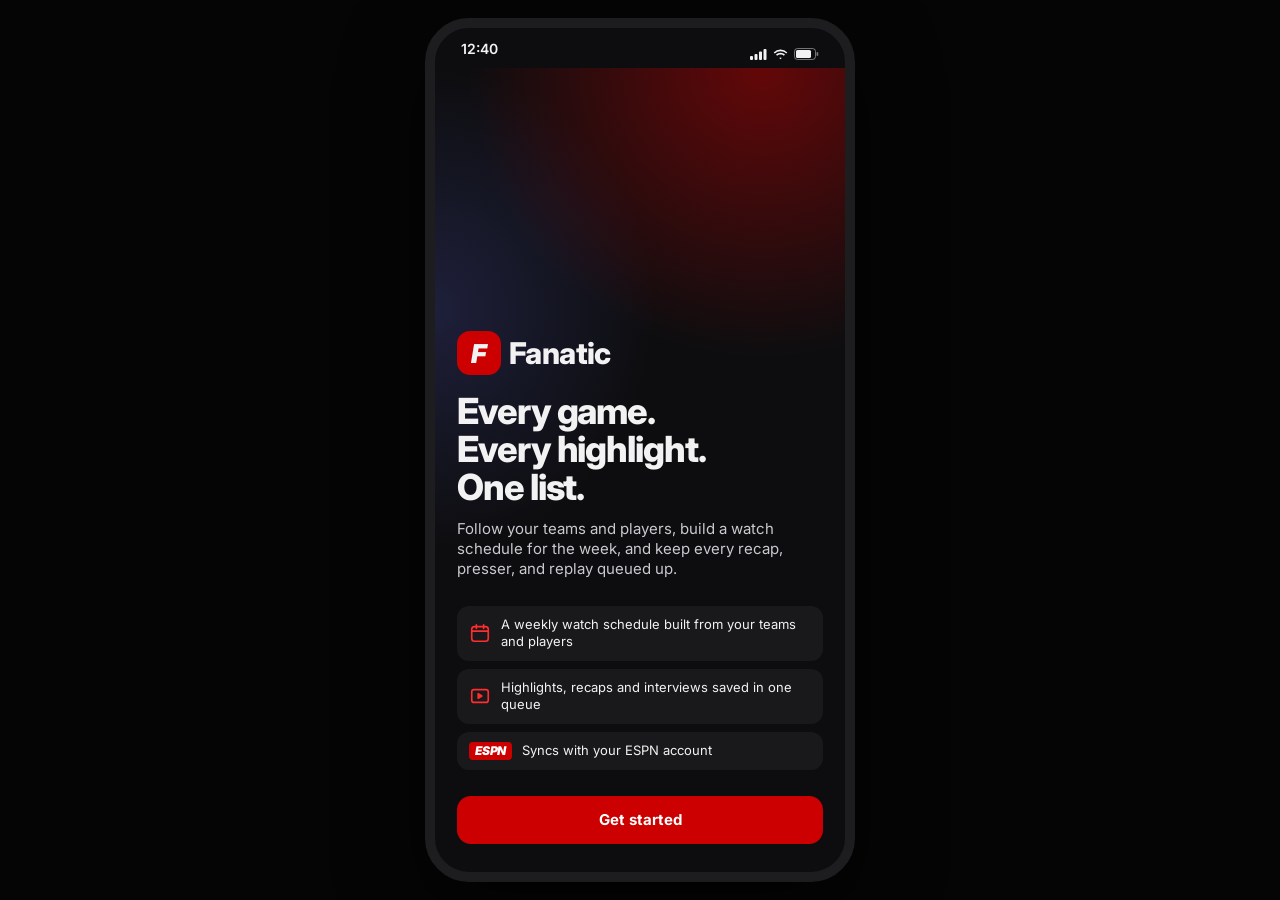
==== index.html @ 4a9e5dab "Fanatic prototype: full league lists, spoiler-free mode, team and league pages, local time, fan leve" ====
<!doctype html>
<html lang="en">
<head>
  <meta charset="utf-8" />
  <meta name="viewport" content="width=device-width, initial-scale=1, viewport-fit=cover" />
  <meta name="theme-color" content="#0d0d0f" />
  <title>Fanatic</title>
  <link rel="preconnect" href="https://fonts.googleapis.com" />
  <link rel="preconnect" href="https://fonts.gstatic.com" crossorigin />
  <link href="https://fonts.googleapis.com/css2?family=Inter:wght@400;500;600;700;800&display=swap" rel="stylesheet" />
  <link rel="stylesheet" href="styles.css?v=6" />
</head>
<body>
  <div class="device">
    <div class="statusbar"><span id="sb-clock">8:40</span>
      <span class="sb-icons" aria-hidden="true">
        <svg width="17" height="11" viewBox="0 0 17 11" fill="currentColor"><rect x="0" y="7" width="3" height="4" rx="1"/><rect x="4.5" y="5" width="3" height="6" rx="1"/><rect x="9" y="2.5" width="3" height="8.5" rx="1"/><rect x="13.5" y="0" width="3" height="11" rx="1"/></svg>
        <svg width="15" height="11" viewBox="0 0 15 11" fill="currentColor"><path d="M7.5 2.2c2.2 0 4.2.9 5.7 2.3l1.1-1.1A9.6 9.6 0 0 0 7.5.6 9.6 9.6 0 0 0 .7 3.4l1.1 1.1a8 8 0 0 1 5.7-2.3zm0 3.2c1.3 0 2.5.5 3.4 1.3l1.1-1.1a6.4 6.4 0 0 0-9 0l1.1 1.1c.9-.8 2.1-1.3 3.4-1.3zm0 3.2c.5 0 .9.2 1.2.5L7.5 10.3 6.3 9.1c.3-.3.7-.5 1.2-.5z"/></svg>
        <svg width="25" height="12" viewBox="0 0 25 12" fill="none"><rect x=".5" y=".5" width="21" height="11" rx="3" stroke="currentColor" opacity=".45"/><rect x="2" y="2" width="15" height="8" rx="1.6" fill="currentColor"/><rect x="22.5" y="4" width="1.8" height="4" rx=".9" fill="currentColor" opacity=".45"/></svg>
      </span></div>
    <main id="screen" class="screen"></main>
    <nav id="tabbar" class="tabbar" hidden></nav>
    <div id="search-root"></div>
    <div id="sheet-root"></div>
    <div id="toast" class="toast" role="status" aria-live="polite"></div>
  </div>
  <script src="data.js?v=6"></script>
  <script src="app.js?v=6"></script>
</body>
</html>
---- styles.css ----
:root {
  --bg: #0d0d0f;
  --card: #1b1c1f;
  --card-2: #25262a;
  --card-3: #303136;
  --line: #2e2f33;
  --text: #f2f2f2;
  --muted: #9a9ca3;
  --faint: #6c6e75;
  --red: #cc0000;
  --red-hi: #ff2d2d;
  --red-soft: rgba(204, 0, 0, 0.16);
  --red-tint: rgba(204, 0, 0, 0.18);
  --red-line: rgba(255, 90, 90, 0.45);
  --red-rose: #ff8a8a;
  --live: #ff3b30;
  --ok: #34c759;
  --radius: 16px;
  --tabbar-h: 76px;
  color-scheme: dark;
}

* { box-sizing: border-box; -webkit-tap-highlight-color: transparent; }
html, body { margin: 0; height: 100%; }
body {
  background: #050506;
  color: var(--text);
  font: 14px/1.35 Inter, -apple-system, BlinkMacSystemFont, "Segoe UI", sans-serif;
  display: flex; justify-content: center; align-items: center;
}
button { font: inherit; color: inherit; background: none; border: 0; cursor: pointer; padding: 0; }
input { font: inherit; color: inherit; }
[hidden] { display: none !important; }

/* Device frame: full-bleed on phones, framed on desktop */
.device {
  position: relative; width: 100%; height: 100dvh; max-width: 430px;
  background: var(--bg); overflow: hidden; display: flex; flex-direction: column;
}
@media (min-width: 500px) {
  .device { height: min(900px, 96dvh); border-radius: 44px; border: 10px solid #1d1d20; box-shadow: 0 30px 80px rgba(0,0,0,.6); }
}
.statusbar {
  flex: none; height: 40px; padding: 12px 26px 0; display: flex; justify-content: space-between;
  font-weight: 600; font-size: 14px;
}
.sb-icons { display: flex; gap: 6px; align-items: center; color: var(--text); }
.screen { flex: 1; overflow-y: auto; overflow-x: hidden; padding-bottom: calc(var(--tabbar-h) + 28px); scrollbar-width: none; }
.screen::-webkit-scrollbar { display: none; }
.screen.no-tabs { padding-bottom: 0; display: flex; flex-direction: column; }

/* Top bar */
.topbar { display: flex; align-items: center; gap: 10px; padding: 6px 16px 10px; }
.brand { display: flex; align-items: center; gap: 8px; font-weight: 800; font-size: 20px; letter-spacing: -0.02em; }
.brand-mark { width: 30px; height: 30px; border-radius: 9px; background: var(--red); display: grid; place-items: center; font-weight: 900; font-style: italic; font-size: 18px; }
.topbar .spacer { flex: 1; }
.icon-btn { width: 38px; height: 38px; border-radius: 50%; background: var(--card); display: grid; place-items: center; }
.avatar { width: 38px; height: 38px; border-radius: 50%; background: var(--card-2); display: grid; place-items: center; font-weight: 700; position: relative; }
.avatar .dot { position: absolute; right: 0; bottom: 0; width: 11px; height: 11px; border-radius: 50%; background: var(--red); border: 2px solid var(--bg); }

/* Sport tabs (SofaScore style) */
.sport-tabs { display: flex; gap: 4px; padding: 0 12px; overflow-x: auto; scrollbar-width: none; border-bottom: 1px solid var(--line); }
.sport-tabs::-webkit-scrollbar { display: none; }
.sport-tab { flex: none; min-width: 64px; padding: 6px 10px 8px; display: flex; flex-direction: column; align-items: center; gap: 2px; color: var(--muted); font-size: 12px; font-weight: 600; border-bottom: 3px solid transparent; }
.sport-tab .ico { font-size: 18px; filter: grayscale(1); opacity: .8; }
.sport-tab.on { color: var(--text); border-bottom-color: var(--red); }
.sport-tab.on .ico { filter: none; opacity: 1; }

/* Segmented control */
.seg { margin: 12px 16px 4px; background: var(--card); border-radius: 12px; padding: 4px; display: flex; }
.seg button { flex: 1; padding: 8px 6px; border-radius: 9px; font-weight: 700; font-size: 13px; color: var(--muted); letter-spacing: .02em; }
.seg button.on { background: var(--text); color: #111; }
.seg .count { font-weight: 600; opacity: .7; margin-left: 4px; }

/* Chip rows */
.chips { display: flex; gap: 8px; padding: 10px 16px; overflow-x: auto; scrollbar-width: none; align-items: center; }
.chips::-webkit-scrollbar { display: none; }
.chip { flex: none; height: 34px; padding: 0 14px; border-radius: 17px; border: 1px solid var(--line); background: var(--card); color: var(--text); font-weight: 600; font-size: 13px; display: inline-flex; align-items: center; gap: 6px; }
.chip.on { background: var(--red-tint); border-color: var(--red-line); color: #fff; }
.chip.live { border-color: #5a1d1d; color: var(--live); }
.chip.live.on { background: var(--live); color: #fff; border-color: var(--live); }
.chip .ring { width: 10px; height: 10px; border-radius: 50%; border: 2px solid currentColor; }
.chip.sm { height: 30px; padding: 0 12px; font-size: 12px; }

.date-step { flex: 1; min-width: 170px; height: 34px; border-radius: 17px; background: #1c2233; display: flex; align-items: center; justify-content: space-between; color: #8fa8ff; font-weight: 600; }
.date-step button { width: 36px; height: 34px; display: grid; place-items: center; font-size: 16px; color: #8fa8ff; }
.date-step button:disabled { opacity: .3; }

/* Cards */
.section-label { padding: 16px 20px 6px; font-size: 12px; font-weight: 700; color: var(--muted); text-transform: uppercase; letter-spacing: .06em; display: flex; justify-content: space-between; align-items: center; }
.section-label .link { color: var(--red-hi); text-transform: none; letter-spacing: 0; font-size: 13px; }
.card { margin: 8px 12px; background: var(--card); border-radius: var(--radius); overflow: hidden; }
.card-head { display: flex; align-items: center; gap: 12px; padding: 12px 14px; min-height: 58px; width: 100%; text-align: left; }
.card-head .title { flex: 1; font-weight: 600; font-size: 15px; }
.card-head .sub { display: block; font-size: 12px; color: var(--muted); font-weight: 500; margin-top: 1px; }
.count-pill { background: var(--card-3); border-radius: 10px; padding: 2px 8px; font-size: 12px; font-weight: 700; }
.count-pill .l { color: var(--live); }
.chev { width: 32px; height: 32px; border-radius: 50%; border: 1px solid var(--line); display: grid; place-items: center; color: var(--muted); transition: transform .2s; }
.chev.open { transform: rotate(180deg); }
.league-logo { width: 38px; height: 38px; border-radius: 10px; display: grid; place-items: center; font-weight: 800; font-size: 11px; color: #fff; letter-spacing: -.02em; flex: none; }
.card-empty { padding: 4px 16px 16px 64px; color: var(--muted); font-size: 13px; }

/* Game rows */
.game { display: flex; align-items: center; gap: 10px; padding: 9px 12px 9px 14px; border-top: 1px solid var(--line); width: 100%; text-align: left; }
.game .when { width: 52px; flex: none; font-size: 12px; color: var(--muted); line-height: 1.3; }
.game .when b { display: block; color: var(--text); font-weight: 600; font-size: 12px; }
.game .when .live-tag { color: var(--live); font-weight: 800; letter-spacing: .04em; }
.game .teams { flex: 1; min-width: 0; display: flex; flex-direction: column; gap: 5px; }
.team-line { display: flex; align-items: center; gap: 8px; font-size: 14px; white-space: nowrap; min-width: 0; }
.team-line .nm { overflow: hidden; text-overflow: ellipsis; min-width: 0; }
.team-line.fav { font-weight: 700; }
.team-line .star { color: #f5c542; font-size: 11px; flex: none; }
.game .note { font-size: 11px; color: var(--faint); margin-top: 1px; white-space: nowrap; overflow: hidden; text-overflow: ellipsis; }
.game .right { display: flex; align-items: center; gap: 8px; flex: none; }
.bell { width: 36px; height: 36px; border-radius: 50%; border: 1px solid var(--line); display: grid; place-items: center; color: var(--muted); }
.bell.on { background: var(--red-tint); border-color: var(--red-line); color: var(--red-rose); }

.tb { width: 22px; height: 22px; border-radius: 50%; flex: none; display: inline-grid; place-items: center; font-size: 8px; font-weight: 800; letter-spacing: -.03em; background: var(--c); color: var(--t); box-shadow: inset 0 0 0 1px rgba(255,255,255,.12); }
.tb.lg { width: 44px; height: 44px; font-size: 13px; }
.tb.md { width: 34px; height: 34px; font-size: 11px; }

.net { font-size: 10px; font-weight: 800; padding: 3px 7px; border-radius: 6px; background: var(--card-3); color: var(--muted); letter-spacing: .02em; white-space: nowrap; }
.net.espn { background: var(--red); color: #fff; }

/* Agenda (My Schedule) */
.day-head { padding: 18px 20px 4px; display: flex; align-items: baseline; gap: 8px; }
.day-head b { font-size: 16px; }
.day-head span { color: var(--muted); font-size: 13px; }
.summary { margin: 12px 12px 4px; padding: 14px 16px; border-radius: var(--radius); background: linear-gradient(135deg, #3a0a0a, #1b1c1f 70%); display: flex; align-items: center; gap: 14px; }
.summary .big { font-size: 28px; font-weight: 800; }
.summary .txt { font-size: 13px; color: #d9d9dc; }
.summary .txt b { color: #fff; }

/* Content rows */
.clip { display: flex; gap: 12px; padding: 10px 12px 10px 14px; border-top: 1px solid var(--line); align-items: center; width: 100%; text-align: left; }
.card > .clip:first-child, .card > .game:first-child { border-top: 0; }
.thumb { width: 96px; height: 56px; border-radius: 10px; flex: none; position: relative; overflow: hidden; background: linear-gradient(135deg, var(--a, #333), var(--b, #111)); display: grid; place-items: center; }
.thumb::after { content: ""; position: absolute; inset: 0; background: linear-gradient(180deg, transparent 40%, rgba(0,0,0,.55)); }
.thumb .play { width: 24px; height: 24px; border-radius: 50%; background: rgba(0,0,0,.55); display: grid; place-items: center; font-size: 10px; z-index: 1; }
.thumb .dur { position: absolute; right: 5px; bottom: 4px; font-size: 10px; font-weight: 700; z-index: 1; }
.thumb .type { position: absolute; left: 5px; top: 4px; font-size: 9px; font-weight: 800; text-transform: uppercase; letter-spacing: .04em; z-index: 1; background: rgba(0,0,0,.5); padding: 1px 5px; border-radius: 4px; }
.thumb .prog { position: absolute; left: 0; bottom: 0; height: 3px; background: var(--red); z-index: 2; }
.thumb.lg { width: 100%; height: 190px; border-radius: 14px; }
.thumb.lg .play { width: 54px; height: 54px; font-size: 20px; }
.clip .info { flex: 1; min-width: 0; }
.clip .t { font-weight: 600; font-size: 13.5px; line-height: 1.3; display: -webkit-box; -webkit-line-clamp: 2; -webkit-box-orient: vertical; overflow: hidden; }
.clip .m { font-size: 12px; color: var(--muted); margin-top: 3px; white-space: nowrap; overflow: hidden; text-overflow: ellipsis; }
.clip .pending { color: #f5c542; }
.act { width: 34px; height: 34px; border-radius: 50%; border: 1px solid var(--line); display: grid; place-items: center; color: var(--muted); flex: none; font-size: 15px; }
.act.on { background: var(--ok); border-color: var(--ok); color: #fff; }
.act.save.on { background: var(--red-tint); border-color: var(--red-line); color: var(--red-rose); }

.empty { margin: 24px 20px; padding: 28px 20px; text-align: center; border: 1px dashed var(--line); border-radius: var(--radius); color: var(--muted); }
.empty b { display: block; color: var(--text); font-size: 15px; margin-bottom: 4px; }
.empty .btn { margin-top: 14px; }

/* Buttons */
.btn { height: 48px; border-radius: 14px; padding: 0 18px; font-weight: 700; font-size: 15px; display: inline-flex; align-items: center; justify-content: center; gap: 8px; }
.btn.primary { background: var(--red); color: #fff; }
.btn.primary:disabled { background: #4a1414; color: #a77; }
.btn.ghost { background: var(--card-2); }
.btn.block { width: 100%; }
.btn.sm { height: 38px; font-size: 13px; border-radius: 11px; padding: 0 14px; }
.link-btn { color: var(--muted); font-weight: 600; font-size: 14px; padding: 8px; }

/* Floating Today pill */
.today-pill { position: absolute; left: 50%; transform: translateX(-50%); bottom: calc(var(--tabbar-h) + 26px); background: #6b73ff; color: #fff; font-weight: 800; font-size: 13px; letter-spacing: .05em; padding: 9px 18px; border-radius: 20px; box-shadow: 0 6px 20px rgba(0,0,0,.5); z-index: 20; }

/* Tab bar */
.tabbar { position: absolute; left: 14px; right: 14px; bottom: 14px; height: 64px; border-radius: 32px; background: rgba(34, 35, 39, .92); backdrop-filter: blur(16px); -webkit-backdrop-filter: blur(16px); display: flex; padding: 5px; z-index: 30; border: 1px solid #34353a; }
.tabbar button { flex: 1; border-radius: 27px; display: flex; flex-direction: column; align-items: center; justify-content: center; gap: 3px; font-size: 11px; font-weight: 600; color: var(--muted); position: relative; }
.tabbar button.on { background: #3a3b40; color: #fff; }
.tabbar button.on svg { color: var(--red-hi); }
.tabbar .badge { position: absolute; top: 6px; left: calc(50% + 8px); min-width: 17px; height: 17px; border-radius: 9px; background: var(--red); color: #fff; font-size: 10px; font-weight: 800; display: grid; place-items: center; padding: 0 4px; }

/* Sheet */
.scrim { position: absolute; inset: 0; background: rgba(0,0,0,.55); z-index: 40; animation: fade .2s; }
.sheet { position: absolute; left: 0; right: 0; bottom: 0; max-height: 88%; background: #17181b; border-radius: 22px 22px 0 0; z-index: 41; display: flex; flex-direction: column; animation: up .25s cubic-bezier(.2,.8,.2,1); }
.sheet .grab { width: 40px; height: 5px; border-radius: 3px; background: #3a3b40; margin: 8px auto 4px; flex: none; }
.sheet-head { display: flex; align-items: center; padding: 6px 16px 10px; gap: 10px; flex: none; }
.sheet-head h3 { flex: 1; margin: 0; font-size: 17px; }
.sheet-body { overflow-y: auto; padding: 0 0 28px; }
.sheet .pad { padding: 0 16px; }
@keyframes up { from { transform: translateY(100%); } }
@keyframes fade { from { opacity: 0; } }

.matchup { display: flex; align-items: center; justify-content: space-around; padding: 10px 16px 16px; text-align: center; }
.matchup .side { width: 38%; display: flex; flex-direction: column; align-items: center; gap: 8px; font-weight: 700; font-size: 14px; }
.matchup .mid { color: var(--muted); font-size: 12px; }
.matchup .mid b { display: block; color: var(--text); font-size: 18px; margin-bottom: 2px; }
.matchup .mid .live-tag { color: var(--live); font-weight: 800; font-size: 16px; }
.where { margin: 0 16px 12px; padding: 12px 14px; background: var(--card); border-radius: 14px; display: flex; align-items: center; gap: 12px; }
.where .txt { flex: 1; font-size: 13px; color: var(--muted); }
.where .txt b { display: block; color: var(--text); font-size: 14px; }
.btn-row { display: flex; gap: 8px; padding: 0 16px 8px; }
.btn-row .btn { flex: 1; font-size: 14px; }
.btn.on-state { background: var(--red-tint); color: var(--red-rose); box-shadow: inset 0 0 0 1px var(--red-line); }

.tagline { display: flex; flex-wrap: wrap; gap: 6px; padding: 10px 16px; }
.tag { font-size: 12px; background: var(--card-2); border-radius: 8px; padding: 4px 8px; display: inline-flex; align-items: center; gap: 6px; }

/* Toast */
.toast { position: absolute; left: 50%; bottom: calc(var(--tabbar-h) + 30px); transform: translate(-50%, 20px); background: #f2f2f2; color: #111; font-weight: 600; font-size: 13px; padding: 10px 16px; border-radius: 12px; opacity: 0; pointer-events: none; transition: .25s; z-index: 60; white-space: nowrap; max-width: 90%; overflow: hidden; text-overflow: ellipsis; }
.toast.show { opacity: 1; transform: translate(-50%, 0); }

/* Onboarding */
.ob-top { display: flex; align-items: center; gap: 10px; padding: 4px 12px 8px; flex: none; }
.ob-top .bar { flex: 1; height: 4px; background: var(--card-2); border-radius: 2px; overflow: hidden; }
.ob-top .bar i { display: block; height: 100%; background: var(--red); border-radius: 2px; transition: width .3s; }
.ob-body { flex: 1; overflow-y: auto; padding: 8px 0 16px; scrollbar-width: none; }
.ob-body::-webkit-scrollbar { display: none; }
.ob-title { padding: 6px 20px 4px; font-size: 26px; font-weight: 800; letter-spacing: -.02em; line-height: 1.15; margin: 0; }
.ob-sub { padding: 4px 20px 12px; color: var(--muted); font-size: 14px; margin: 0; }
.ob-foot { flex: none; padding: 12px 16px 22px; border-top: 1px solid var(--line); background: var(--bg); display: flex; flex-direction: column; gap: 6px; align-items: center; }
.ob-foot .hint { font-size: 12px; color: var(--muted); }

.welcome { flex: 1; display: flex; flex-direction: column; justify-content: flex-end; padding: 24px 22px 28px; background:
  radial-gradient(120% 60% at 80% 0%, rgba(204,0,0,.45), transparent 60%),
  radial-gradient(90% 50% at 0% 30%, rgba(107,115,255,.18), transparent 60%); }
.welcome .brand { font-size: 30px; margin-bottom: 18px; }
.welcome .brand-mark { width: 44px; height: 44px; font-size: 26px; border-radius: 13px; }
.welcome h1 { font-size: 36px; line-height: 1.05; letter-spacing: -.03em; margin: 0 0 12px; font-weight: 800; }
.welcome p { color: #c9c9cf; margin: 0 0 26px; font-size: 15px; }
.welcome .stack { display: flex; flex-direction: column; gap: 8px; margin-bottom: 26px; }
.welcome .stack div { display: flex; gap: 10px; align-items: center; background: rgba(255,255,255,.05); border-radius: 12px; padding: 10px 12px; font-size: 13px; }

.connect-card { margin: 12px 16px; padding: 18px; background: var(--card); border-radius: 18px; }
.espn-logo { font-weight: 900; font-style: italic; font-size: 28px; color: #fff; background: var(--red); display: inline-block; padding: 2px 12px; border-radius: 8px; letter-spacing: -.02em; }
.connect-card ul { list-style: none; padding: 0; margin: 16px 0; display: flex; flex-direction: column; gap: 10px; }
.connect-card li { display: flex; gap: 10px; font-size: 14px; color: #d9d9dc; }
.connect-card li::before { content: "✓"; color: var(--red-hi); font-weight: 800; }
.connected { display: flex; align-items: center; gap: 12px; padding: 14px; border-radius: 14px; background: rgba(52,199,89,.1); border: 1px solid rgba(52,199,89,.35); margin-top: 12px; }
.connected .ok { width: 30px; height: 30px; border-radius: 50%; background: var(--ok); display: grid; place-items: center; font-weight: 800; }
.connected .txt { font-size: 13px; color: #cfe9d6; }
.connected .txt b { display: block; color: #fff; font-size: 14px; }
.proto-note { font-size: 11px; color: var(--faint); text-align: center; margin-top: 10px; }
.spinner { width: 18px; height: 18px; border-radius: 50%; border: 2px solid rgba(255,255,255,.3); border-top-color: #fff; animation: spin .8s linear infinite; }
@keyframes spin { to { transform: rotate(360deg); } }

.sport-grid { display: grid; grid-template-columns: 1fr 1fr; gap: 10px; padding: 8px 16px; }
.sport-tile { height: 104px; border-radius: 18px; background: var(--card); display: flex; flex-direction: column; justify-content: space-between; padding: 14px; text-align: left; border: 2px solid transparent; position: relative; }
.sport-tile .ico { font-size: 30px; }
.sport-tile .nm { font-weight: 700; font-size: 16px; }
.sport-tile.on { border-color: var(--red); background: linear-gradient(160deg, rgba(204,0,0,.22), var(--card) 70%); }
.check { position: absolute; top: 12px; right: 12px; width: 24px; height: 24px; border-radius: 50%; border: 2px solid var(--line); display: grid; place-items: center; font-size: 12px; font-weight: 900; }
.on > .check, .check.on { background: var(--red); border-color: var(--red); color: #fff; }

.league-group { margin: 10px 16px; background: var(--card); border-radius: 18px; padding: 14px; }
.league-group h4 { margin: 0 0 10px; font-size: 15px; display: flex; align-items: center; gap: 8px; }
.league-group h4 small { color: var(--muted); font-weight: 500; font-size: 12px; margin-left: auto; }
.league-group .wrap { display: flex; flex-wrap: wrap; gap: 8px; }

.search { margin: 4px 16px 6px; height: 42px; border-radius: 12px; background: var(--card); display: flex; align-items: center; gap: 8px; padding: 0 12px; color: var(--muted); }
.search input { flex: 1; background: none; border: 0; outline: none; height: 100%; }

.pick-row { display: flex; align-items: center; gap: 12px; padding: 10px 14px; border-top: 1px solid var(--line); width: 100%; text-align: left; }
.card > .pick-row:first-of-type { border-top: 0; }
.pick-row .nm { flex: 1; min-width: 0; font-weight: 600; font-size: 14px; }
.pick-row .nm small { display: block; color: var(--muted); font-weight: 500; font-size: 12px; margin-top: 1px; }
.pick-row .check { position: static; flex: none; }
.pick-row.on .check { background: var(--red); border-color: var(--red); color: #fff; }
.grp-label { padding: 12px 14px 6px; font-size: 12px; font-weight: 700; color: var(--muted); text-transform: uppercase; letter-spacing: .05em; display: flex; align-items: center; gap: 8px; }
.ch-mark { width: 38px; height: 38px; border-radius: 10px; display: grid; place-items: center; font-weight: 800; font-size: 13px; color: #fff; flex: none; box-shadow: inset 0 0 0 1px rgba(255,255,255,.12); }
.player-av { width: 34px; height: 34px; border-radius: 50%; background: var(--card-3); display: grid; place-items: center; font-weight: 700; font-size: 12px; flex: none; position: relative; }
.player-av .tb { position: absolute; right: -4px; bottom: -4px; width: 16px; height: 16px; font-size: 6px; }

.build { flex: 1; display: flex; flex-direction: column; align-items: center; justify-content: center; text-align: center; padding: 24px; gap: 14px; }
.build .ring-big { width: 72px; height: 72px; border-radius: 50%; border: 5px solid var(--card-2); border-top-color: var(--red); animation: spin 1s linear infinite; }
.build .done { width: 72px; height: 72px; border-radius: 50%; background: var(--red); display: grid; place-items: center; font-size: 32px; font-weight: 900; }
.build h2 { margin: 0; font-size: 24px; }
.build .stats { display: flex; gap: 10px; width: 100%; margin: 10px 0; }
.build .stats div { flex: 1; background: var(--card); border-radius: 14px; padding: 14px 8px; }
.build .stats b { display: block; font-size: 26px; }
.build .stats span { font-size: 12px; color: var(--muted); }

/* Profile */
.prof-head { display: flex; align-items: center; gap: 14px; padding: 8px 20px 4px; }
.prof-head .avatar { width: 58px; height: 58px; font-size: 20px; background: linear-gradient(135deg, var(--red), #5a0b0b); }
.prof-head h2 { margin: 0; font-size: 20px; }
.prof-head p { margin: 2px 0 0; color: var(--muted); font-size: 13px; }
.stat-row { display: flex; gap: 8px; margin: 12px 12px 4px; }
.stat-row button { flex: 1; background: var(--card); border-radius: 14px; padding: 12px 8px; text-align: center; }
.stat-row b { display: block; font-size: 22px; }
.stat-row span { font-size: 11px; color: var(--muted); font-weight: 600; }
.espn-row { display: flex; align-items: center; gap: 12px; padding: 12px 14px; }
.espn-row .espn-logo { font-size: 16px; padding: 3px 8px; border-radius: 6px; }
.espn-row .txt { flex: 1; font-size: 12px; color: var(--muted); }
.espn-row .txt b { display: block; color: var(--text); font-size: 14px; }
.chip-wrap { display: flex; flex-wrap: wrap; gap: 8px; padding: 2px 14px 14px; }
.x-chip { height: 34px; border-radius: 17px; background: var(--card-2); display: inline-flex; align-items: center; gap: 7px; padding: 0 6px 0 6px; font-size: 13px; font-weight: 600; }
.x-chip .x { width: 22px; height: 22px; border-radius: 50%; background: var(--card-3); display: grid; place-items: center; font-size: 11px; color: var(--muted); }
.x-chip.noav { padding-left: 12px; }
.add-chip { height: 34px; border-radius: 17px; border: 1px dashed #4a4b50; color: var(--red-hi); padding: 0 12px; font-weight: 700; font-size: 13px; }
.sec-head { display: flex; align-items: center; padding: 14px 14px 10px; }
.sec-head h3 { flex: 1; margin: 0; font-size: 15px; }
.sec-head h3 small { color: var(--muted); font-weight: 500; font-size: 12px; margin-left: 6px; }
.sec-head .edit { color: var(--red-hi); font-weight: 700; font-size: 13px; }
.toggle-row { display: flex; align-items: center; gap: 12px; padding: 12px 14px; border-top: 1px solid var(--line); width: 100%; text-align: left; }
.toggle-row .txt { flex: 1; font-size: 14px; font-weight: 600; }
.toggle-row .txt small { display: block; color: var(--muted); font-weight: 500; font-size: 12px; margin-top: 2px; }
.switch { width: 46px; height: 28px; border-radius: 14px; background: var(--card-3); position: relative; flex: none; transition: .2s; }
.switch::after { content: ""; position: absolute; top: 3px; left: 3px; width: 22px; height: 22px; border-radius: 50%; background: #fff; transition: .2s; }
.switch.on { background: var(--red); }
.switch.on::after { left: 21px; }
.mini-seg { display: flex; background: var(--card-3); border-radius: 9px; padding: 3px; }
.mini-seg button { padding: 5px 10px; font-size: 12px; font-weight: 700; border-radius: 7px; color: var(--muted); }
.mini-seg button.on { background: var(--text); color: #111; }

/* ---------- round 2 ---------- */
svg { flex: none; }
.brand-mark.sm { width: 34px; height: 34px; font-size: 19px; border-radius: 10px; flex: none; }
.search-pill { flex: 1; min-width: 0; height: 40px; border-radius: 20px; background: var(--card); border: 1px solid var(--line); display: flex; align-items: center; gap: 8px; padding: 0 14px; color: var(--muted); font-size: 14px; text-align: left; }
.search-pill span { white-space: nowrap; overflow: hidden; text-overflow: ellipsis; }
.search-pill.field { cursor: text; }
.search-pill input { flex: 1; min-width: 0; background: none; border: 0; outline: none; height: 100%; color: var(--text); font-size: 15px; }
.search-pill input::-webkit-search-cancel-button { filter: invert(1); opacity: .5; }
.page-title { margin: 2px 20px 2px; font-size: 26px; font-weight: 800; letter-spacing: -.02em; }
.search-screen { position: absolute; inset: 40px 0 0; background: var(--bg); z-index: 35; display: flex; flex-direction: column; animation: fade .15s; }
.search-top { display: flex; gap: 10px; align-items: center; padding: 6px 12px 8px 16px; }
.search-top .link-btn { color: var(--text); }
.search-body { flex: 1; overflow-y: auto; padding-bottom: 30px; scrollbar-width: none; }
.search-body::-webkit-scrollbar { display: none; }
.section-label .n { margin-left: 6px; color: var(--faint); font-weight: 600; }
.section-label .link { margin-left: auto; color: var(--red-hi); text-transform: none; letter-spacing: 0; font-size: 13px; font-weight: 700; }
.section-label .link.muted { color: var(--muted); font-weight: 500; }
.follow { width: 34px; height: 34px; border-radius: 50%; border: 1px solid var(--line); display: grid; place-items: center; color: var(--muted); flex: none; }
.follow.on { background: var(--red-tint); border-color: var(--red-line); color: var(--red-rose); }
.muted { color: var(--muted); }

/* icons */
.sport-tab .ico { filter: none; opacity: .75; height: 22px; display: grid; place-items: center; }
.sport-tab.on .ico { opacity: 1; color: var(--red-hi); }
.sport-tile .ico { color: var(--muted); }
.sport-tile.on .ico { color: var(--red-hi); }
.sport-grid.compact .sport-tile { height: 74px; padding: 10px 12px; }
.sport-grid.compact .nm { font-size: 14px; }
.check svg, .chip-ico svg { width: 12px; height: 12px; }
.chip-ico { display: inline-grid; place-items: center; color: var(--red-rose); }
.h-ico { display: inline-grid; place-items: center; color: var(--muted); }
.league-group h4 .h-ico { color: var(--red-hi); }
.stack-ico { color: var(--red-hi); display: grid; place-items: center; }
.ok svg { color: #fff; }
.thumb .play svg { margin-left: 2px; }
.thumb.lg .play svg { width: 20px; height: 20px; }
.x-chip .x svg { width: 11px; height: 11px; }
.x-chip { padding-right: 6px; }
button.x-chip { padding-right: 12px; }
.star { display: inline-grid; place-items: center; color: #f5c542; }

/* player avatars + lines */
.pav { width: 34px; height: 34px; border-radius: 50%; display: inline-grid; place-items: center; font-size: 11px; font-weight: 800; background: var(--c); color: var(--t); flex: none; box-shadow: inset 0 0 0 1px rgba(255,255,255,.14); letter-spacing: -.02em; }
.pav.xs { width: 18px; height: 18px; font-size: 7px; }
.pav.md { width: 34px; height: 34px; }
.pav.lg { width: 46px; height: 46px; font-size: 15px; }
.pl-line { display: flex; gap: 6px; flex-wrap: wrap; margin-top: 1px; }
.pl { display: inline-flex; align-items: center; gap: 5px; background: var(--red-tint); border: 1px solid var(--red-line); color: #ffd6d6; border-radius: 10px; padding: 1px 8px 1px 2px; font-size: 11px; font-weight: 700; }
.pl em { font-style: normal; color: var(--red-rose); font-weight: 600; opacity: .85; }
.event-line { display: flex; align-items: center; gap: 8px; font-weight: 700; font-size: 14px; min-width: 0; }
.event-line .nm { overflow: hidden; text-overflow: ellipsis; white-space: nowrap; }
.ev-ico { width: 22px; height: 22px; border-radius: 50%; background: var(--card-3); display: grid; place-items: center; color: var(--muted); flex: none; }
.ev-ico.lg { width: 56px; height: 56px; color: var(--red-hi); }
.event-hero { display: flex; flex-direction: column; align-items: center; gap: 8px; padding: 6px 16px 16px; text-align: center; }
.event-hero b { font-size: 18px; }
.event-hero span:last-child { color: var(--muted); font-size: 13px; }
.team-line .rk { font-size: 10px; color: var(--muted); font-weight: 700; margin-right: -4px; }
.team-line .sc { margin-left: auto; font-weight: 800; font-size: 15px; padding-left: 8px; }
.team-line.lost { color: var(--muted); }
.team-line.lost .sc { font-weight: 600; }
.game .when .sm { display: block; font-size: 11px; color: var(--faint); }
.tag-pill { display: inline-block; font-size: 9px; font-weight: 800; text-transform: uppercase; letter-spacing: .05em; color: var(--red-rose); background: var(--red-tint); border-radius: 4px; padding: 1px 5px; margin-right: 6px; vertical-align: 1px; }

/* view dropdown */
.filter-wrap { position: relative; z-index: 6; }
.chip.live { gap: 6px; }
.chip.live.on { background: var(--red-tint); border-color: var(--red-line); color: #fff; }
.dd-chev { display: grid; place-items: center; transition: transform .2s; }
.dd-chev.open { transform: rotate(180deg); }
.live-dot { width: 8px; height: 8px; border-radius: 50%; background: var(--live); box-shadow: 0 0 0 3px rgba(255,59,48,.25); flex: none; }
.dd-scrim { position: fixed; inset: 0; z-index: 1; }
.dd-menu { position: absolute; top: 50px; left: 12px; width: 300px; background: #1f2024; border: 1px solid #34353a; border-radius: 16px; box-shadow: 0 16px 40px rgba(0,0,0,.6); padding: 6px; z-index: 2; animation: fade .12s; }
.dd-item, .dd-toggle { width: 100%; display: flex; align-items: center; gap: 12px; padding: 9px 10px; border-radius: 11px; text-align: left; }
.dd-item:hover, .dd-toggle:hover { background: #2a2b30; }
.dd-item.on { background: var(--red-tint); }
.dd-ico { width: 30px; height: 30px; border-radius: 9px; background: var(--card-3); display: grid; place-items: center; color: var(--text); flex: none; }
.dd-item.on .dd-ico { color: var(--red-rose); }
.dd-txt { flex: 1; font-weight: 700; font-size: 14px; }
.dd-txt small { display: block; font-weight: 500; font-size: 12px; color: var(--muted); margin-top: 1px; }
.dd-check { color: var(--red-rose); }
.dd-toggle { border-top: 1px solid var(--line); border-radius: 0 0 11px 11px; margin-top: 4px; padding-top: 12px; }
.view-sub { color: var(--muted); font-size: 12px; white-space: nowrap; }
.date-step { min-width: 150px; }

/* by-player cards */
.player-card .pc-head { display: flex; align-items: center; gap: 12px; padding: 14px 14px 8px; }
.pc-txt { flex: 1; min-width: 0; }
.pc-txt b { display: block; font-size: 16px; }
.pc-txt span { font-size: 12px; color: var(--muted); }
.form-line { margin: 0 14px 10px; padding: 8px 10px; background: var(--card-2); border-radius: 10px; font-size: 12.5px; font-weight: 600; }
.form-lbl { display: block; font-size: 10px; font-weight: 800; letter-spacing: .06em; text-transform: uppercase; color: var(--red-rose); margin-bottom: 2px; }
.card-empty { padding: 4px 14px 14px; color: var(--muted); font-size: 13px; }
.ptw { display: flex; align-items: center; gap: 12px; padding: 10px 12px 10px 14px; border-top: 1px solid var(--line); }
.card > .ptw:first-child { border-top: 0; }
.ptw-txt { flex: 1; min-width: 0; display: flex; flex-direction: column; gap: 1px; }
.ptw-txt b { font-size: 14px; display: flex; align-items: center; gap: 5px; }
.ptw-txt span { font-size: 12px; color: var(--muted); }
.ptw-txt .form { color: #e6e6e9; font-weight: 600; }
.mini-btn { height: 30px; border-radius: 15px; padding: 0 10px; background: var(--card-2); font-size: 12px; font-weight: 700; display: inline-flex; align-items: center; gap: 5px; flex: none; }
.ind-note { display: flex; gap: 10px; align-items: flex-start; padding: 4px 14px 14px; color: var(--muted); font-size: 13px; }
.grp-label small { margin-left: auto; font-weight: 600; text-transform: none; letter-spacing: 0; color: var(--faint); }
.sub-label { padding: 10px 14px 4px; font-size: 11px; font-weight: 800; color: var(--red-rose); letter-spacing: .06em; text-transform: uppercase; border-top: 1px solid var(--line); }
.chips .mini-seg { flex: none; }
.event-line { align-items: flex-start; }
.event-line .nm { white-space: normal; display: -webkit-box; -webkit-line-clamp: 2; -webkit-box-orient: vertical; line-height: 1.25; }
.game .when { width: 58px; }
.game .when b { white-space: nowrap; }
.game .note { white-space: nowrap; }

/* ---------- round 3: leagues, pages, spoilers, fan level ---------- */
:root { --gold: #f5c542; --gold-soft: rgba(245, 197, 66, .16); }
button:focus-visible, select:focus-visible, summary:focus-visible { outline: 2px solid var(--red-hi); outline-offset: 2px; }
.espn-mini { display: inline-block; margin-left: 6px; font-size: 9px; font-weight: 900; font-style: italic; letter-spacing: 0; padding: 1px 4px; border-radius: 4px; background: var(--red); color: #fff; vertical-align: 1px; }
.espn-mini.some { background: transparent; color: var(--red-rose); box-shadow: inset 0 0 0 1px var(--red-line); }

/* page header (team + league pages) */
.page-top { display: flex; align-items: center; gap: 10px; padding: 4px 16px 0; }
.page-top .spacer { flex: 1; }
.page-head { display: flex; align-items: center; gap: 14px; padding: 12px 20px 8px; }
.ph-txt { min-width: 0; }
.ph-txt h1 { margin: 0; font-size: 24px; font-weight: 800; letter-spacing: -.02em; line-height: 1.15; text-wrap: balance; }
.ph-txt p { margin: 3px 0 0; color: var(--muted); font-size: 13px; }
.ph-link { color: var(--red-hi); font-weight: 700; }
.tb.xl { width: 58px; height: 58px; font-size: 15px; }
.league-logo.lg { width: 58px; height: 58px; border-radius: 16px; font-size: 13px; }
.lg-link { flex: none; border-radius: 10px; }
.rec-card { margin: 6px 12px 2px; padding: 12px 14px; background: var(--card); border-radius: var(--radius); display: flex; align-items: baseline; gap: 10px; width: calc(100% - 24px); text-align: left; }
.rec-card .form-lbl { margin: 0; }
.rec-card b { font-size: 22px; font-variant-numeric: tabular-nums; }
.rec-card > span:last-child { color: var(--muted); font-size: 13px; }
.rec-card.hidden { align-items: center; color: var(--muted); }
.rec-card.hidden span { color: var(--text); font-weight: 700; font-size: 14px; }
.rec-card.hidden small { display: block; color: var(--muted); font-weight: 500; font-size: 12px; }
.seg.four button { font-size: 11.5px; padding: 8px 2px; letter-spacing: .01em; }
.league-note { display: flex; gap: 10px; align-items: center; margin: 12px 12px 0; padding: 12px 14px; background: var(--red-soft); border-radius: 14px; color: #ffd6d6; font-size: 13px; font-weight: 600; }
.league-note svg { color: var(--red-hi); }
.card-foot { width: 100%; display: flex; align-items: center; justify-content: flex-end; gap: 4px; padding: 10px 14px; border-top: 1px solid var(--line); color: var(--red-hi); font-size: 12.5px; font-weight: 700; }
.pr-link { flex: 1; min-width: 0; display: flex; align-items: center; gap: 12px; text-align: left; }
.pr-link .espn-mini { margin-right: 4px; }
.xc-link { display: inline-flex; align-items: center; gap: 7px; font-weight: 600; }
button.tag { font-weight: 600; }
.matchup .side { background: none; }
.matchup .side span { display: block; }

/* standings */
.stand-row { width: 100%; display: flex; align-items: center; gap: 10px; padding: 9px 14px; border-top: 1px solid var(--line); text-align: left; font-variant-numeric: tabular-nums; }
.stand-row.head { border-top: 0; font-size: 11px; font-weight: 800; letter-spacing: .06em; color: var(--muted); text-transform: uppercase; padding-block: 10px 6px; }
.stand-row.head + .stand-row { border-top: 0; }
.stand-row .pos { width: 20px; flex: none; color: var(--muted); font-weight: 700; font-size: 12px; }
.stand-row .nm { flex: 1; min-width: 0; font-weight: 600; font-size: 14px; white-space: nowrap; overflow: hidden; text-overflow: ellipsis; }
.stand-row.head .nm { font-size: 11px; font-weight: 800; }
.stand-row .rec { width: 64px; text-align: right; font-weight: 600; font-size: 13px; }
.stand-row .pts { width: 34px; text-align: right; font-weight: 800; font-size: 13px; }

/* spoiler-free */
.bell.reveal { color: var(--text); }
.reveal-btn { display: inline-flex; align-items: center; gap: 6px; margin-top: 8px; height: 32px; padding: 0 12px; border-radius: 16px; background: var(--card-2); color: var(--text); font-size: 12px; font-weight: 700; }
.matchup .mid .reveal-btn { margin-inline: auto; }

/* time zone select */
.tz-select { flex: none; max-width: 48%; height: 34px; border-radius: 9px; border: 1px solid var(--line); background: var(--card-3); color: var(--text); padding: 0 8px; font-size: 13px; font-weight: 600; }
label.txt { cursor: default; }

/* fan level */
.avatar .lvl-pip { position: absolute; top: -3px; left: -3px; min-width: 17px; height: 17px; border-radius: 9px; font-size: 10px; font-weight: 900; display: grid; place-items: center; padding: 0 4px; background: var(--lv, var(--card-3)); color: #fff; border: 2px solid var(--bg); }
.avatar.gold { box-shadow: 0 0 0 2px var(--gold); }
.prof-head .avatar.gold { box-shadow: 0 0 0 3px var(--gold), 0 0 18px rgba(245, 197, 66, .35); }
.title-pill { display: inline-block; margin-left: 8px; vertical-align: 3px; font-size: 10px; font-weight: 800; letter-spacing: .06em; text-transform: uppercase; color: var(--gold); background: var(--gold-soft); border-radius: 6px; padding: 2px 7px; }
.hof-banner { margin: 4px 12px 0; padding: 8px 14px; border-radius: 12px; background: linear-gradient(90deg, rgba(245,197,66,.22), rgba(245,197,66,.04)); color: var(--gold); display: flex; align-items: center; gap: 8px; font-weight: 800; font-size: 13px; letter-spacing: .04em; text-transform: uppercase; }
.lv1 { --lv: #5b5d66; } .lv2 { --lv: #3f7fd8; } .lv3 { --lv: #2fa36b; } .lv4 { --lv: #d9731a; } .lv5 { --lv: #cc0000; } .lv6 { --lv: #b8860b; } .lv7 { --lv: #7b3fe4; }
.lvl-mark { width: 30px; height: 34px; flex: none; display: grid; place-items: center; background: var(--lv); color: #fff; font-weight: 900; font-size: 13px;
  clip-path: polygon(50% 0, 100% 22%, 100% 70%, 50% 100%, 0 70%, 0 22%); }
.lvl-mark.lg { width: 50px; height: 56px; font-size: 22px; }
.fan-card { padding-bottom: 4px; }
.fan-top { display: flex; align-items: center; gap: 14px; padding: 16px 16px 12px; }
.fan-txt { flex: 1; min-width: 0; }
.fan-txt small { display: block; font-size: 11px; font-weight: 800; letter-spacing: .06em; text-transform: uppercase; color: var(--muted); }
.fan-txt b { display: block; font-size: 22px; letter-spacing: -.02em; }
.fan-xp { text-align: right; font-variant-numeric: tabular-nums; }
.fan-xp b { display: block; font-size: 22px; }
.fan-xp small { color: var(--muted); font-size: 11px; font-weight: 700; }
.xp-bar { margin: 0 16px; height: 10px; border-radius: 5px; background: var(--card-3); overflow: hidden; }
.xp-bar i { display: block; height: 100%; border-radius: 5px; background: linear-gradient(90deg, var(--red), var(--red-hi)); transition: width .6s cubic-bezier(.2,.8,.2,1); }
.xp-meta { display: flex; justify-content: space-between; gap: 10px; padding: 6px 16px 4px; font-size: 11.5px; color: var(--muted); font-weight: 600; font-variant-numeric: tabular-nums; }
.fan-card .grp-label { padding-top: 14px; }
.fan-card .grp-label small { color: var(--gold); }
.steps { padding: 0 8px 6px; }
.step { display: flex; align-items: center; gap: 10px; padding: 8px 6px; }
.step-check { width: 22px; height: 22px; border-radius: 50%; border: 2px solid var(--line); flex: none; display: grid; place-items: center; }
.step-check svg { width: 12px; height: 12px; }
.step.ok .step-check { background: var(--ok); border-color: var(--ok); color: #fff; }
.step-txt { flex: 1; min-width: 0; font-size: 13.5px; font-weight: 600; }
.step.ok .step-txt { color: var(--muted); }
.mini-bar { display: block; height: 4px; margin-top: 5px; border-radius: 2px; background: var(--card-3); overflow: hidden; }
.mini-bar i { display: block; height: 100%; background: var(--red-hi); border-radius: 2px; }
.step.ok .mini-bar i { background: var(--ok); }
.step-n { font-size: 12px; font-weight: 700; color: var(--muted); font-variant-numeric: tabular-nums; }
.badges { display: grid; grid-template-columns: repeat(7, 1fr); gap: 4px; padding: 10px 10px 6px; border-top: 1px solid var(--line); margin-top: 4px; }
.badge-item { display: flex; flex-direction: column; align-items: center; gap: 4px; font-size: 9px; font-weight: 700; color: var(--faint); text-align: center; line-height: 1.15; }
.badge-item .lvl-mark { opacity: .28; filter: grayscale(1); }
.badge-item.got { color: var(--text); }
.badge-item.got .lvl-mark { opacity: 1; filter: none; }
.xp-rules { border-top: 1px solid var(--line); padding: 0 16px; }
.xp-rules summary { padding: 11px 0; font-size: 13px; font-weight: 700; color: var(--red-hi); cursor: pointer; list-style: none; }
.xp-rules summary::-webkit-details-marker { display: none; }
.xp-rules .rules { display: grid; gap: 6px; padding-bottom: 12px; }
.xp-rules .rules div { display: flex; justify-content: space-between; font-size: 13px; color: var(--muted); }
.xp-rules .rules b { color: var(--text); font-variant-numeric: tabular-nums; }
.fan-card.lvl-up { animation: lvlglow 1.6s ease-out; }
.fan-card.lvl-up .xp-bar i { animation: barfill 1s cubic-bezier(.2,.8,.2,1); }
@keyframes lvlglow { 0% { box-shadow: 0 0 0 0 rgba(255,45,45,.0); } 25% { box-shadow: 0 0 0 3px rgba(255,45,45,.6), 0 0 30px rgba(255,45,45,.35); } 100% { box-shadow: 0 0 0 0 rgba(255,45,45,0); } }
@keyframes barfill { from { width: 0; } }
@media (prefers-reduced-motion: reduce) {
  *, *::before, *::after { animation-duration: .01ms !important; transition-duration: .01ms !important; }
}
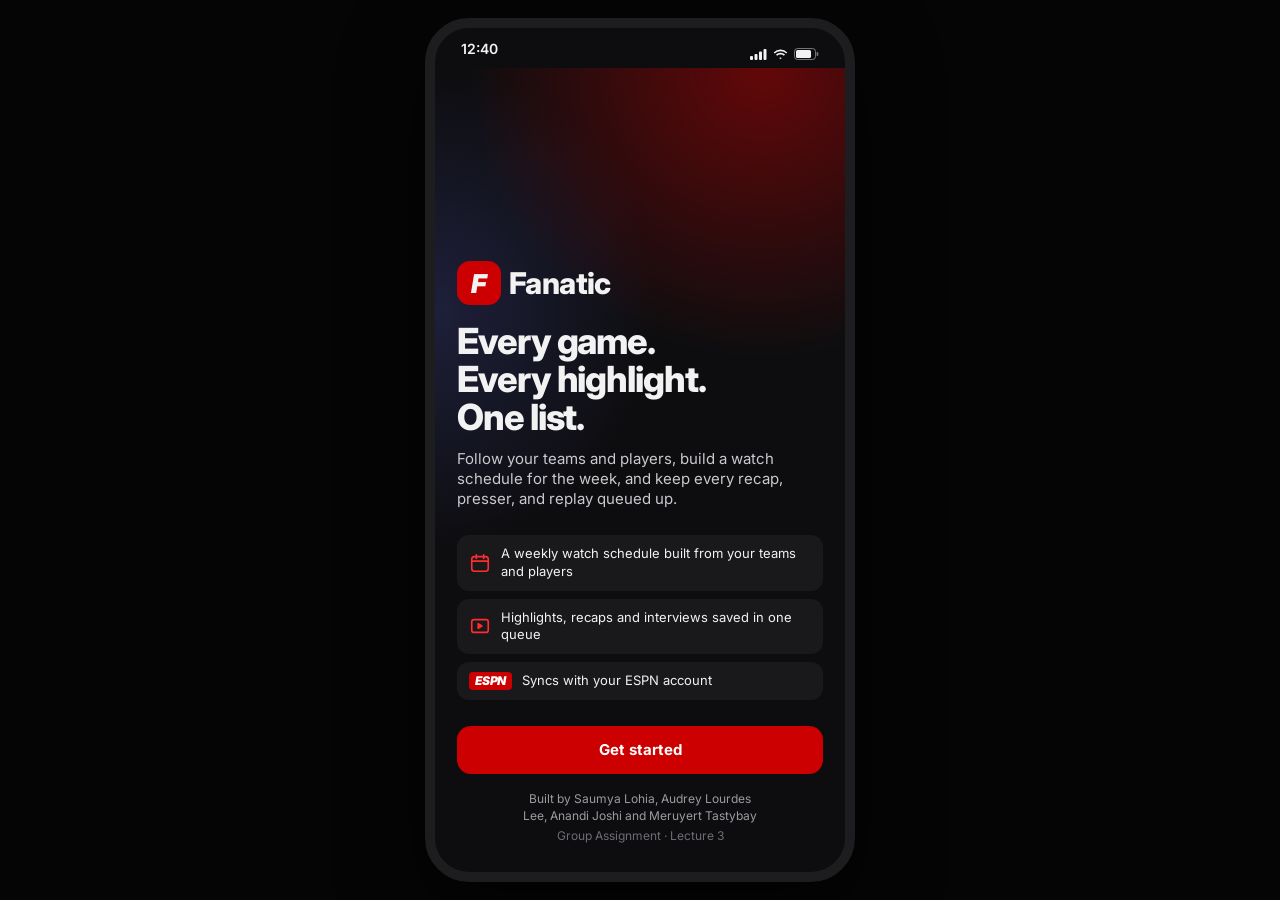
==== commit 45d577ea: "Add group members to the welcome screen, Profile and README Co-Authored-By: Claude Opus 5.5 <noreply" ====
--- a/index.html
+++ b/index.html
@@ -8,7 +8,7 @@
   <link rel="preconnect" href="https://fonts.googleapis.com" />
   <link rel="preconnect" href="https://fonts.gstatic.com" crossorigin />
   <link href="https://fonts.googleapis.com/css2?family=Inter:wght@400;500;600;700;800&display=swap" rel="stylesheet" />
-  <link rel="stylesheet" href="styles.css?v=6" />
+  <link rel="stylesheet" href="styles.css?v=7" />
 </head>
 <body>
   <div class="device">
@@ -24,7 +24,7 @@
     <div id="sheet-root"></div>
     <div id="toast" class="toast" role="status" aria-live="polite"></div>
   </div>
-  <script src="data.js?v=6"></script>
-  <script src="app.js?v=6"></script>
+  <script src="data.js?v=7"></script>
+  <script src="app.js?v=7"></script>
 </body>
 </html>
--- a/styles.css
+++ b/styles.css
@@ -521,3 +521,12 @@
 @media (prefers-reduced-motion: reduce) {
   *, *::before, *::after { animation-duration: .01ms !important; transition-duration: .01ms !important; }
 }
+
+/* group credits */
+.welcome .credits { margin: 16px 0 0; font-size: 12px; line-height: 1.45; color: var(--muted); text-align: center; text-wrap: balance; }
+.welcome .credits span { display: block; color: var(--faint); margin-top: 2px; }
+.about-card { padding: 14px 16px; }
+.about-card p { margin: 0; font-size: 13px; color: var(--muted); }
+.about-card ul { list-style: none; margin: 8px 0 10px; padding: 0; display: grid; gap: 6px; }
+.about-card li { font-size: 15px; font-weight: 700; }
+.about-card p.muted { font-size: 12px; }
